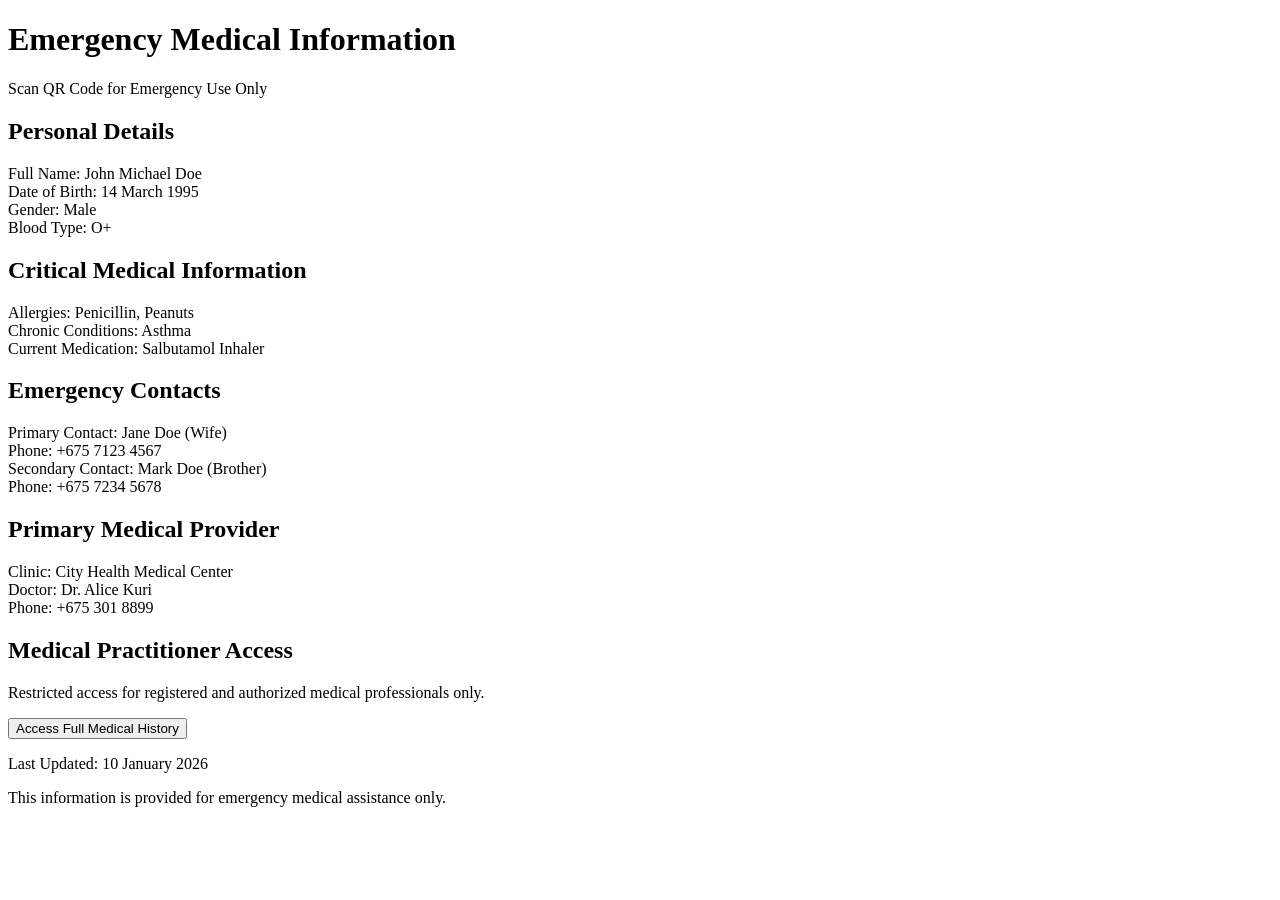
==== docs/index.html @ d3cc0fd2 "Update index.html" ====
<!DOCTYPE html>
<html lang="en">
<head>
    <meta charset="UTF-8">
    <meta name="viewport" content="width=device-width, initial-scale=1.0">
    <title>Emergency Medical Information</title>
    <link rel="stylesheet" href="styles.css">
</head>
<body>

    <div class="card">
        <header class="card-header">
            <h1>Emergency Medical Information</h1>
            <p class="alert">Scan QR Code for Emergency Use Only</p>
        </header>

        <section class="section">
            <h2>Personal Details</h2>
            <div class="row"><span>Full Name:</span> John Michael Doe</div>
            <div class="row"><span>Date of Birth:</span> 14 March 1995</div>
            <div class="row"><span>Gender:</span> Male</div>
            <div class="row"><span>Blood Type:</span> O+</div>
        </section>

        <section class="section critical">
            <h2>Critical Medical Information</h2>
            <div class="row"><span>Allergies:</span> Penicillin, Peanuts</div>
            <div class="row"><span>Chronic Conditions:</span> Asthma</div>
            <div class="row"><span>Current Medication:</span> Salbutamol Inhaler</div>
        </section>

        <section class="section">
            <h2>Emergency Contacts</h2>
            <div class="row"><span>Primary Contact:</span> Jane Doe (Wife)</div>
            <div class="row"><span>Phone:</span> +675 7123 4567</div>
            <div class="row"><span>Secondary Contact:</span> Mark Doe (Brother)</div>
            <div class="row"><span>Phone:</span> +675 7234 5678</div>
        </section>

        <section class="section">
            <h2>Primary Medical Provider</h2>
            <div class="row"><span>Clinic:</span> City Health Medical Center</div>
            <div class="row"><span>Doctor:</span> Dr. Alice Kuri</div>
            <div class="row"><span>Phone:</span> +675 301 8899</div>
        </section>
        <section class="section practitioner-access">
            <h2>Medical Practitioner Access</h2>
            <p class="access-note">
            Restricted access for registered and authorized medical professionals only.
            </p>

            <button class="access-btn" onclick="window.location.href='https://example.com/practitioner-login'">
                Access Full Medical History
            </button>
        </section>


        <footer class="card-footer">
            <p>Last Updated: 10 January 2026</p>
            <p class="disclaimer">
                This information is provided for emergency medical assistance only.
            </p>
        </footer>
    </div>

</body>
</html>
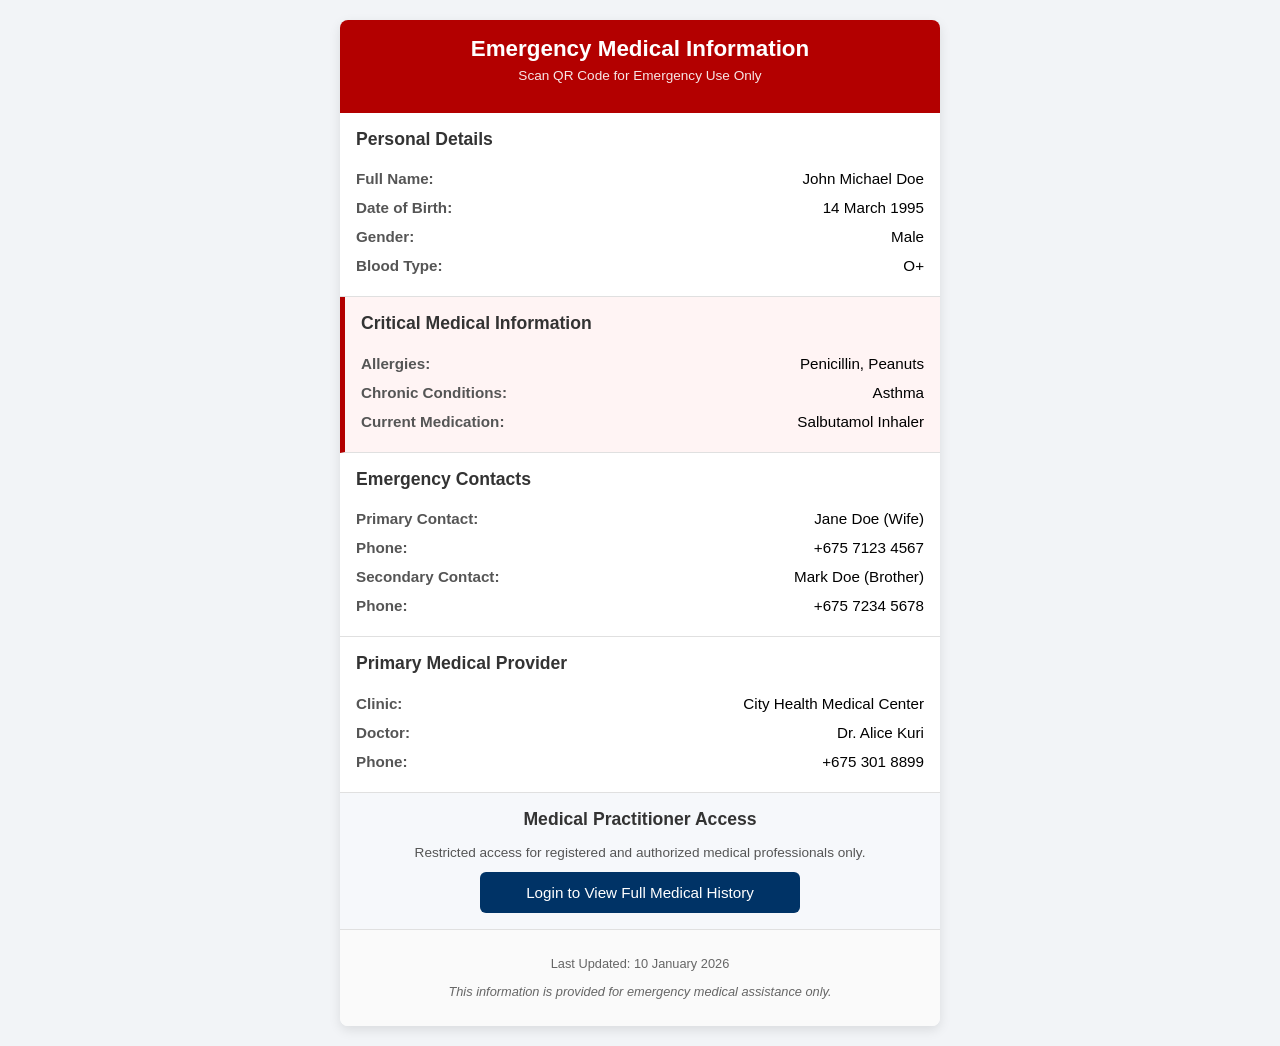
==== commit bc7ec8eb: "Update index.html" ====
--- a/docs/index.html
+++ b/docs/index.html
@@ -49,9 +49,10 @@
             Restricted access for registered and authorized medical professionals only.
             </p>
 
-            <button class="access-btn" onclick="window.location.href='https://example.com/practitioner-login'">
-                Access Full Medical History
+            <button class="access-btn" onclick="window.location.href='login.html?patientId=JD-1995-0314'">
+            Login to View Full Medical History
             </button>
+
         </section>
 
 
--- a/docs/styles.css
+++ b/docs/styles.css
@@ -0,0 +1,104 @@
+* {
+    box-sizing: border-box;
+    font-family: Arial, Helvetica, sans-serif;
+}
+
+body {
+    background: #f2f4f7;
+    margin: 0;
+    padding: 20px;
+}
+
+.card {
+    max-width: 600px;
+    margin: auto;
+    background: #ffffff;
+    border-radius: 8px;
+    box-shadow: 0 4px 12px rgba(0,0,0,0.1);
+    overflow: hidden;
+}
+
+.card-header {
+    background: #b30000;
+    color: #ffffff;
+    padding: 16px;
+    text-align: center;
+}
+
+.card-header h1 {
+    margin: 0;
+    font-size: 1.4rem;
+}
+
+.alert {
+    font-size: 0.85rem;
+    margin-top: 6px;
+    opacity: 0.9;
+}
+
+.section {
+    padding: 16px;
+    border-bottom: 1px solid #e0e0e0;
+}
+
+.section h2 {
+    margin-top: 0;
+    font-size: 1.1rem;
+    color: #333;
+}
+
+.section.critical {
+    background: #fff4f4;
+    border-left: 5px solid #b30000;
+}
+
+.row {
+    display: flex;
+    justify-content: space-between;
+    padding: 6px 0;
+    font-size: 0.95rem;
+}
+
+.row span {
+    font-weight: bold;
+    color: #555;
+}
+
+.card-footer {
+    padding: 14px;
+    background: #fafafa;
+    text-align: center;
+    font-size: 0.8rem;
+    color: #666;
+}
+
+.disclaimer {
+    margin-top: 6px;
+    font-style: italic;
+}
+.practitioner-access {
+    background: #f6f8fb;
+    text-align: center;
+}
+
+.access-note {
+    font-size: 0.85rem;
+    color: #555;
+    margin-bottom: 12px;
+}
+
+.access-btn {
+    background-color: #003366;
+    color: #ffffff;
+    border: none;
+    padding: 12px 18px;
+    font-size: 0.95rem;
+    border-radius: 6px;
+    cursor: pointer;
+    width: 100%;
+    max-width: 320px;
+}
+
+.access-btn:hover {
+    background-color: #002244;
+}
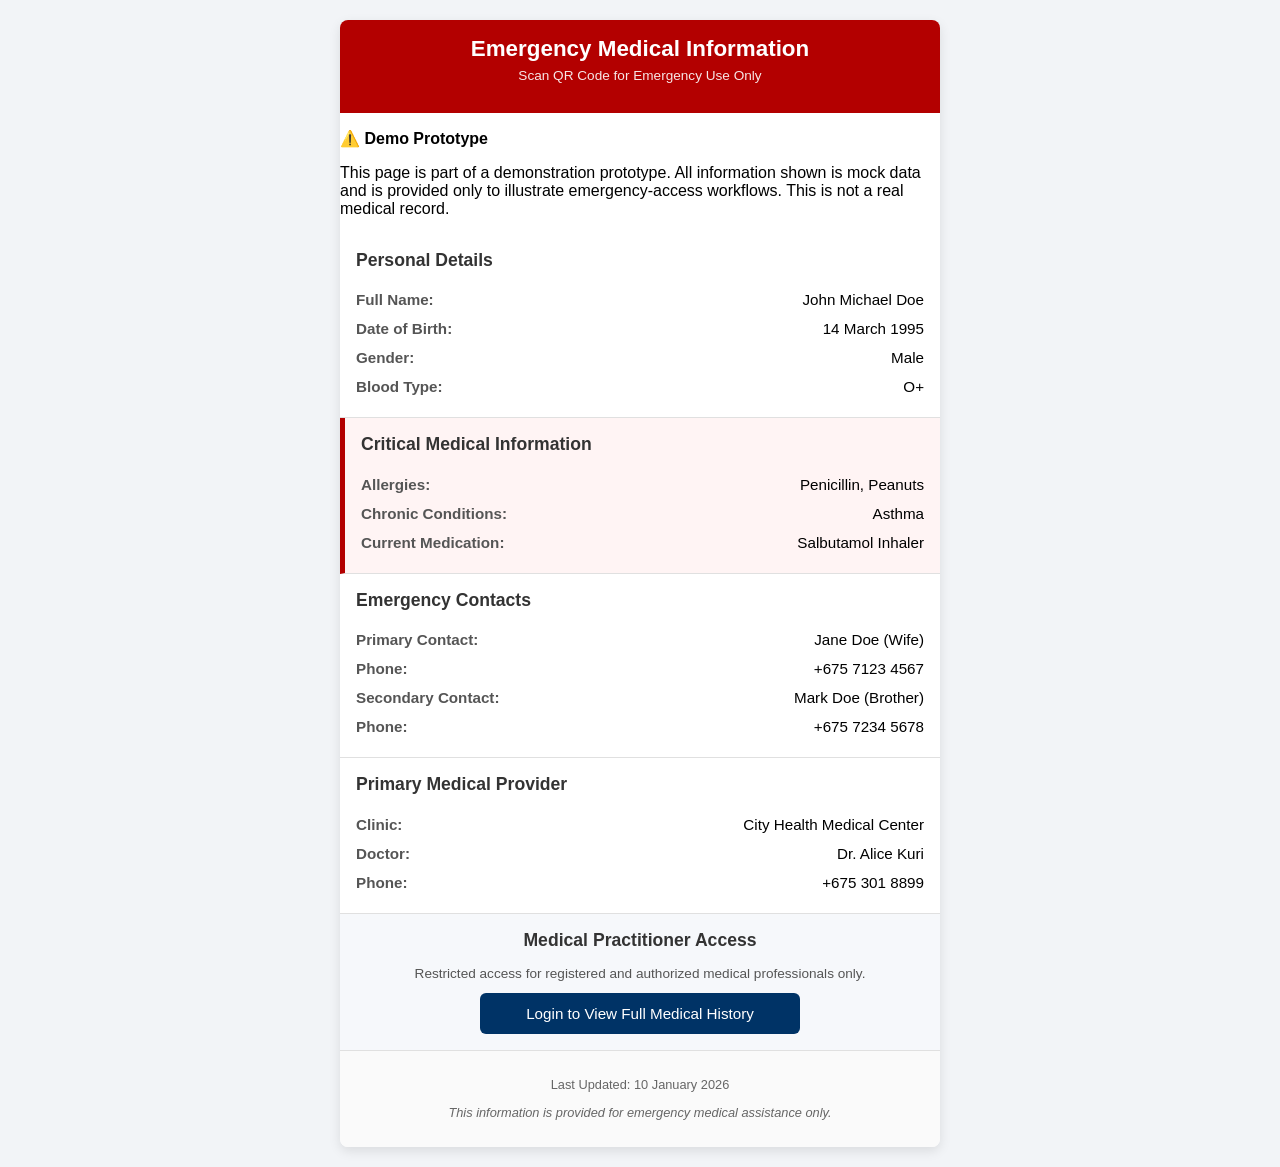
==== commit b5e97282: "Update index.html" ====
--- a/docs/index.html
+++ b/docs/index.html
@@ -13,6 +13,16 @@
             <h1>Emergency Medical Information</h1>
             <p class="alert">Scan QR Code for Emergency Use Only</p>
         </header>
+
+        <section>
+            <p><strong>⚠️ Demo Prototype</strong></p>
+            <p>
+                This page is part of a demonstration prototype.
+                All information shown is mock data and is provided
+                only to illustrate emergency-access workflows.
+                This is not a real medical record.
+            </p>
+        </section>
 
         <section class="section">
             <h2>Personal Details</h2>
